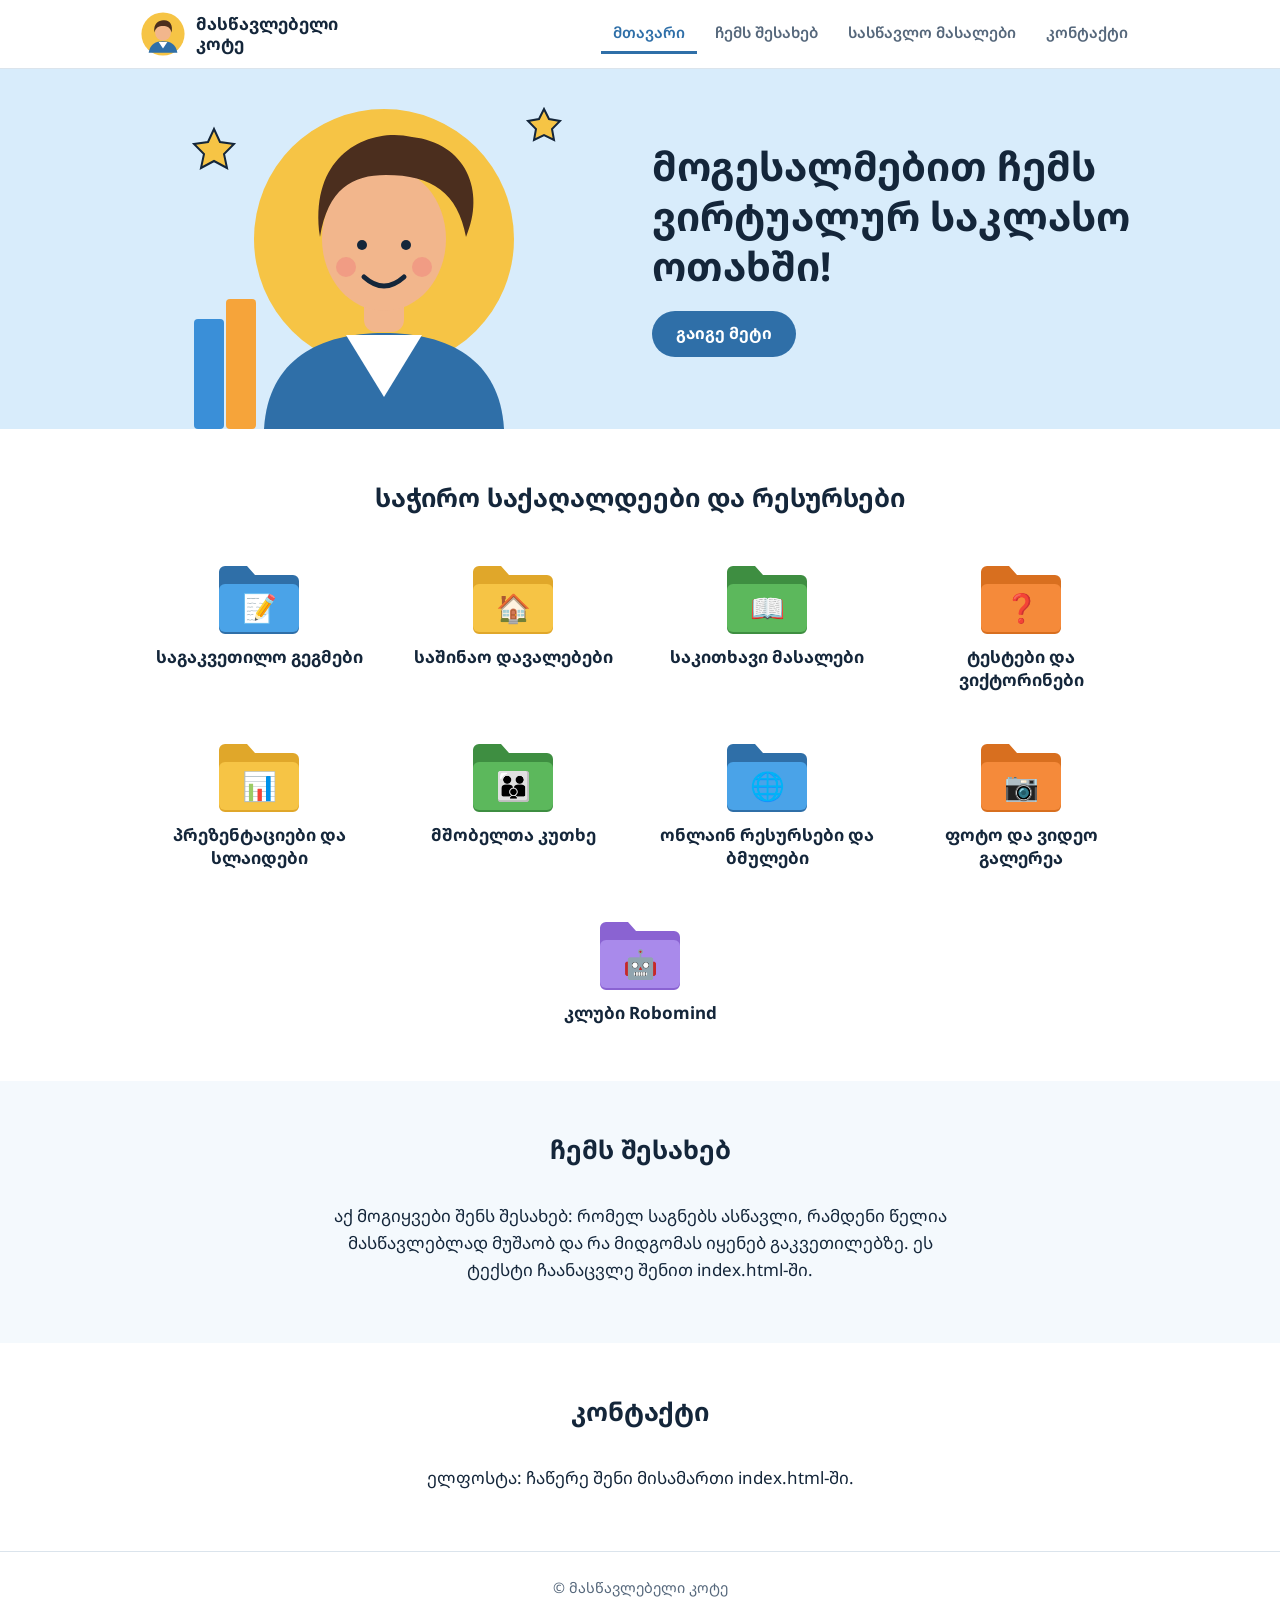
==== index.html @ 0c0b85a2 "Add files via upload" ====
<!DOCTYPE html><html lang="ka"><head><meta charset="utf-8"><meta name="viewport" content="width=device-width, initial-scale=1"><link rel="preconnect" href="https://fonts.googleapis.com"><link href="https://fonts.googleapis.com/css2?family=Noto+Sans+Georgian:wght@400;600;700&display=swap" rel="stylesheet"><link rel="stylesheet" href="style.css"><title>მასწავლებელი კოტე</title></head><body>
<header class="top"><div class="wrap"><a class="brand" href="index.html"><svg viewBox="0 0 64 64" aria-hidden="true"><circle cx="32" cy="32" r="30" fill="#f6c445"/><path d="M12 58c2-12 10-16 20-16s18 4 20 16z" fill="#2f6fa8"/><path d="M26 43l6 9 6-9z" fill="#fff"/><circle cx="32" cy="30" r="11" fill="#f2b68c"/><path d="M20 30c-2-14 8-18 14-17 8 0 12 7 10 17-2-7-6-9-12-9s-10 2-12 9z" fill="#4b2e1e"/></svg><span>მასწავლებელი<br>კოტე</span></a><nav aria-label="მენიუ"><a href="index.html" aria-current="page">მთავარი</a><a href="index.html#about">ჩემს შესახებ</a><a href="materials.html">სასწავლო მასალები</a><a href="index.html#contact">კონტაქტი</a></nav></div></header>
<main>
<div class="hero"><div class="wrap">
<svg viewBox="0 0 420 360" role="img" aria-label="მასწავლებლის ილუსტრაცია">
<circle cx="210" cy="170" r="130" fill="#f6c445"/>
<path d="M90 360c4-70 56-96 120-96s116 26 120 96z" fill="#2f6fa8"/>
<path d="M172 266l38 62 38-62z" fill="#fff"/>
<rect x="190" y="215" width="40" height="48" rx="12" fill="#f2b68c"/>
<ellipse cx="210" cy="170" rx="62" ry="72" fill="#f2b68c"/>
<path d="M146 168c-12-84 50-110 92-100 54 6 74 54 54 100-8-44-34-62-80-62-34 0-58 14-66 62z" fill="#4b2e1e"/>
<circle cx="188" cy="176" r="5" fill="#14263a"/><circle cx="232" cy="176" r="5" fill="#14263a"/>
<path d="M190 208q20 18 40 0" stroke="#14263a" stroke-width="5" fill="none" stroke-linecap="round"/>
<circle cx="172" cy="198" r="10" fill="#f08a7e" opacity=".6"/><circle cx="248" cy="198" r="10" fill="#f08a7e" opacity=".6"/>
<g fill="#f6c445" stroke="#14263a" stroke-width="2"><path d="M40 60l6 13 14 2-10 10 3 14-13-7-13 7 3-14-10-10 14-2z"/><path d="M370 40l5 10 11 2-8 8 2 11-10-5-10 5 2-11-8-8 11-2z"/></g>
<rect x="20" y="250" width="30" height="110" rx="4" fill="#3a8fd8"/><rect x="52" y="230" width="30" height="130" rx="4" fill="#f6a43a"/>
</svg>
<div><h1>მოგესალმებით ჩემს ვირტუალურ საკლასო ოთახში!</h1><a class="btn" href="materials.html">გაიგე მეტი</a></div>
</div></div>
<section><div class="wrap"><h2 class="title">საჭირო საქაღალდეები და რესურსები</h2><ul class="folders">
<li><a href="materials.html?type=%E1%83%A1%E1%83%90%E1%83%92%E1%83%90%E1%83%99%E1%83%95%E1%83%94%E1%83%97%E1%83%98%E1%83%9A%E1%83%9D%20%E1%83%92%E1%83%94%E1%83%92%E1%83%9B%E1%83%94%E1%83%91%E1%83%98"><svg viewBox="0 0 92 80" aria-hidden="true"><path d="M6 14a6 6 0 016-6h22l8 9h38a6 6 0 016 6v47a6 6 0 01-6 6H12a6 6 0 01-6-6z" fill="#2f6fa8"/><rect x="6" y="26" width="80" height="48" rx="6" fill="#4aa3e8"/><text x="46" y="60" font-size="28" text-anchor="middle">📝</text></svg>საგაკვეთილო გეგმები</a></li>
<li><a href="materials.html?type=%E1%83%A1%E1%83%90%E1%83%A8%E1%83%98%E1%83%9C%E1%83%90%E1%83%9D%20%E1%83%93%E1%83%90%E1%83%95%E1%83%90%E1%83%9A%E1%83%94%E1%83%91%E1%83%94%E1%83%91%E1%83%98"><svg viewBox="0 0 92 80" aria-hidden="true"><path d="M6 14a6 6 0 016-6h22l8 9h38a6 6 0 016 6v47a6 6 0 01-6 6H12a6 6 0 01-6-6z" fill="#e0a72a"/><rect x="6" y="26" width="80" height="48" rx="6" fill="#f6c445"/><text x="46" y="60" font-size="28" text-anchor="middle">🏠</text></svg>საშინაო დავალებები</a></li>
<li><a href="materials.html?type=%E1%83%A1%E1%83%90%E1%83%99%E1%83%98%E1%83%97%E1%83%AE%E1%83%90%E1%83%95%E1%83%98%20%E1%83%9B%E1%83%90%E1%83%A1%E1%83%90%E1%83%9A%E1%83%94%E1%83%91%E1%83%98"><svg viewBox="0 0 92 80" aria-hidden="true"><path d="M6 14a6 6 0 016-6h22l8 9h38a6 6 0 016 6v47a6 6 0 01-6 6H12a6 6 0 01-6-6z" fill="#3e8e41"/><rect x="6" y="26" width="80" height="48" rx="6" fill="#5cb85c"/><text x="46" y="60" font-size="28" text-anchor="middle">📖</text></svg>საკითხავი მასალები</a></li>
<li><a href="materials.html?type=%E1%83%A2%E1%83%94%E1%83%A1%E1%83%A2%E1%83%94%E1%83%91%E1%83%98%20%E1%83%93%E1%83%90%20%E1%83%95%E1%83%98%E1%83%A5%E1%83%A2%E1%83%9D%E1%83%A0%E1%83%98%E1%83%9C%E1%83%94%E1%83%91%E1%83%98"><svg viewBox="0 0 92 80" aria-hidden="true"><path d="M6 14a6 6 0 016-6h22l8 9h38a6 6 0 016 6v47a6 6 0 01-6 6H12a6 6 0 01-6-6z" fill="#d86f1f"/><rect x="6" y="26" width="80" height="48" rx="6" fill="#f58a3a"/><text x="46" y="60" font-size="28" text-anchor="middle">❓</text></svg>ტესტები და ვიქტორინები</a></li>
<li><a href="materials.html?type=%E1%83%9E%E1%83%A0%E1%83%94%E1%83%96%E1%83%94%E1%83%9C%E1%83%A2%E1%83%90%E1%83%AA%E1%83%98%E1%83%94%E1%83%91%E1%83%98%20%E1%83%93%E1%83%90%20%E1%83%A1%E1%83%9A%E1%83%90%E1%83%98%E1%83%93%E1%83%94%E1%83%91%E1%83%98"><svg viewBox="0 0 92 80" aria-hidden="true"><path d="M6 14a6 6 0 016-6h22l8 9h38a6 6 0 016 6v47a6 6 0 01-6 6H12a6 6 0 01-6-6z" fill="#e0a72a"/><rect x="6" y="26" width="80" height="48" rx="6" fill="#f6c445"/><text x="46" y="60" font-size="28" text-anchor="middle">📊</text></svg>პრეზენტაციები და სლაიდები</a></li>
<li><a href="materials.html?type=%E1%83%9B%E1%83%A8%E1%83%9D%E1%83%91%E1%83%94%E1%83%9A%E1%83%97%E1%83%90%20%E1%83%99%E1%83%A3%E1%83%97%E1%83%AE%E1%83%94"><svg viewBox="0 0 92 80" aria-hidden="true"><path d="M6 14a6 6 0 016-6h22l8 9h38a6 6 0 016 6v47a6 6 0 01-6 6H12a6 6 0 01-6-6z" fill="#3e8e41"/><rect x="6" y="26" width="80" height="48" rx="6" fill="#5cb85c"/><text x="46" y="60" font-size="28" text-anchor="middle">👪</text></svg>მშობელთა კუთხე</a></li>
<li><a href="materials.html?type=%E1%83%9D%E1%83%9C%E1%83%9A%E1%83%90%E1%83%98%E1%83%9C%20%E1%83%A0%E1%83%94%E1%83%A1%E1%83%A3%E1%83%A0%E1%83%A1%E1%83%94%E1%83%91%E1%83%98%20%E1%83%93%E1%83%90%20%E1%83%91%E1%83%9B%E1%83%A3%E1%83%9A%E1%83%94%E1%83%91%E1%83%98"><svg viewBox="0 0 92 80" aria-hidden="true"><path d="M6 14a6 6 0 016-6h22l8 9h38a6 6 0 016 6v47a6 6 0 01-6 6H12a6 6 0 01-6-6z" fill="#2f6fa8"/><rect x="6" y="26" width="80" height="48" rx="6" fill="#4aa3e8"/><text x="46" y="60" font-size="28" text-anchor="middle">🌐</text></svg>ონლაინ რესურსები და ბმულები</a></li>
<li><a href="materials.html?type=%E1%83%A4%E1%83%9D%E1%83%A2%E1%83%9D%20%E1%83%93%E1%83%90%20%E1%83%95%E1%83%98%E1%83%93%E1%83%94%E1%83%9D%20%E1%83%92%E1%83%90%E1%83%9A%E1%83%94%E1%83%A0%E1%83%94%E1%83%90"><svg viewBox="0 0 92 80" aria-hidden="true"><path d="M6 14a6 6 0 016-6h22l8 9h38a6 6 0 016 6v47a6 6 0 01-6 6H12a6 6 0 01-6-6z" fill="#d86f1f"/><rect x="6" y="26" width="80" height="48" rx="6" fill="#f58a3a"/><text x="46" y="60" font-size="28" text-anchor="middle">📷</text></svg>ფოტო და ვიდეო გალერეა</a></li>
<li><a href="materials.html?type=%E1%83%99%E1%83%9A%E1%83%A3%E1%83%91%E1%83%98%20Robomind"><svg viewBox="0 0 92 80" aria-hidden="true"><path d="M6 14a6 6 0 016-6h22l8 9h38a6 6 0 016 6v47a6 6 0 01-6 6H12a6 6 0 01-6-6z" fill="#8a63d2"/><rect x="6" y="26" width="80" height="48" rx="6" fill="#a98aeb"/><text x="46" y="60" font-size="28" text-anchor="middle">🤖</text></svg>კლუბი Robomind</a></li>
</ul></div></section>
<section class="about" id="about"><div class="wrap"><h2 class="title">ჩემს შესახებ</h2>
<p>აქ მოგიყვები შენს შესახებ: რომელ საგნებს ასწავლი, რამდენი წელია მასწავლებლად მუშაობ და რა მიდგომას იყენებ გაკვეთილებზე. ეს ტექსტი ჩაანაცვლე შენით index.html-ში.</p></div></section>
<section class="contact" id="contact"><div class="wrap"><h2 class="title">კონტაქტი</h2>
<p>ელფოსტა: ჩაწერე შენი მისამართი index.html-ში.</p></div></section>
</main>
<footer><div class="wrap">© მასწავლებელი კოტე</div></footer>
</body></html>
---- style.css ----
:root{--blue:#2f6fa8;--blue-dark:#1d4f7e;--sky:#d8ecfb;--ink:#14263a;--muted:#55677b;--line:#dbe4ec;--paper:#fff;--sun:#f6c445}
*{box-sizing:border-box}
html{scroll-behavior:smooth}
body{margin:0;background:var(--paper);color:var(--ink);font:17px/1.6 "Noto Sans Georgian",system-ui,sans-serif}
a{color:inherit}
a:focus-visible,input:focus-visible,select:focus-visible,button:focus-visible{outline:3px solid var(--blue);outline-offset:2px}
.wrap{max-width:1040px;margin:0 auto;padding:0 20px}
/* header */
.top{background:var(--paper);border-bottom:1px solid var(--line);position:sticky;top:0;z-index:5}
.top .wrap{display:flex;align-items:center;gap:20px;min-height:68px;flex-wrap:wrap}
.brand{display:flex;align-items:center;gap:10px;text-decoration:none;font-weight:700;line-height:1.2}
.brand svg{width:46px;height:46px;flex:none}
nav{display:flex;gap:6px;flex-wrap:wrap;margin-left:auto}
nav a{text-decoration:none;font-size:.95rem;font-weight:600;padding:6px 12px;border-bottom:3px solid transparent;color:var(--muted)}
nav a:hover,nav a[aria-current]{color:var(--blue);border-bottom-color:var(--blue)}
/* hero */
.hero{background:var(--sky);overflow:hidden}
.hero .wrap{display:grid;grid-template-columns:minmax(0,1fr) minmax(0,1fr);align-items:center;gap:24px;min-height:360px}
.hero svg{width:100%;max-width:420px;height:auto;justify-self:center;display:block}
.hero h1{font-size:clamp(1.7rem,4vw,2.5rem);line-height:1.25;margin:0 0 20px}
.btn{display:inline-block;background:var(--blue);color:#fff;text-decoration:none;font-weight:700;border-radius:999px;padding:10px 24px;border:0;font-family:inherit;font-size:1rem;cursor:pointer}
.btn:hover{background:var(--blue-dark)}
/* folders */
section{padding:48px 0}
h2.title{text-align:center;font-size:1.6rem;margin:0 0 32px}
.folders{display:flex;flex-wrap:wrap;justify-content:center;gap:28px 16px;list-style:none;margin:0;padding:0}
.folders li{flex:0 0 calc(25% - 12px)}
.folders a{display:flex;flex-direction:column;align-items:center;text-align:center;text-decoration:none;font-weight:700;line-height:1.35;gap:8px;padding:8px;border-radius:12px}
.folders a:hover{background:var(--sky)}
.folders svg{width:92px;height:80px}
.about{background:#f4f9fd}
.about p,.contact p{max-width:62ch;margin:0 auto 12px;text-align:center}
footer{border-top:1px solid var(--line);padding:24px 0;text-align:center;color:var(--muted);font-size:.9rem}
/* library page */
.page-head{background:var(--sky);padding:36px 0}
.page-head h1{margin:0 0 6px;font-size:clamp(1.6rem,4vw,2.2rem)}
.page-head p{margin:0;color:var(--muted)}
.filters{display:flex;flex-wrap:wrap;gap:10px;margin:28px 0 16px}
.filters input,.filters select{font:inherit;color:var(--ink);background:#fff;border:1px solid var(--line);border-radius:10px;padding:10px 12px;min-width:0}
.filters input{flex:1 1 220px}
.count{color:var(--muted);margin:0 0 12px;font-size:.95rem}
.list{list-style:none;margin:0 0 48px;padding:0;display:grid;gap:12px}
.list li{border:1px solid var(--line);border-radius:14px;padding:16px 18px;display:flex;gap:16px;align-items:center;justify-content:space-between;flex-wrap:wrap}
.info{flex:1 1 320px}
.list h2{font-size:1.1rem;margin:0 0 6px}
.tags{display:flex;gap:6px;flex-wrap:wrap}
.tag{background:var(--sky);border-radius:999px;padding:2px 10px;font-size:.85rem}
.desc{margin:6px 0 0;color:var(--muted);font-size:.95rem}
.empty{color:var(--muted);padding:24px 0}
@media (max-width:760px){
 .hero .wrap{grid-template-columns:1fr;padding-top:24px;padding-bottom:24px;text-align:center}
 .hero svg{order:-1;max-width:260px}
 .folders li{flex-basis:calc(50% - 8px)}
 nav{margin-left:0}
}
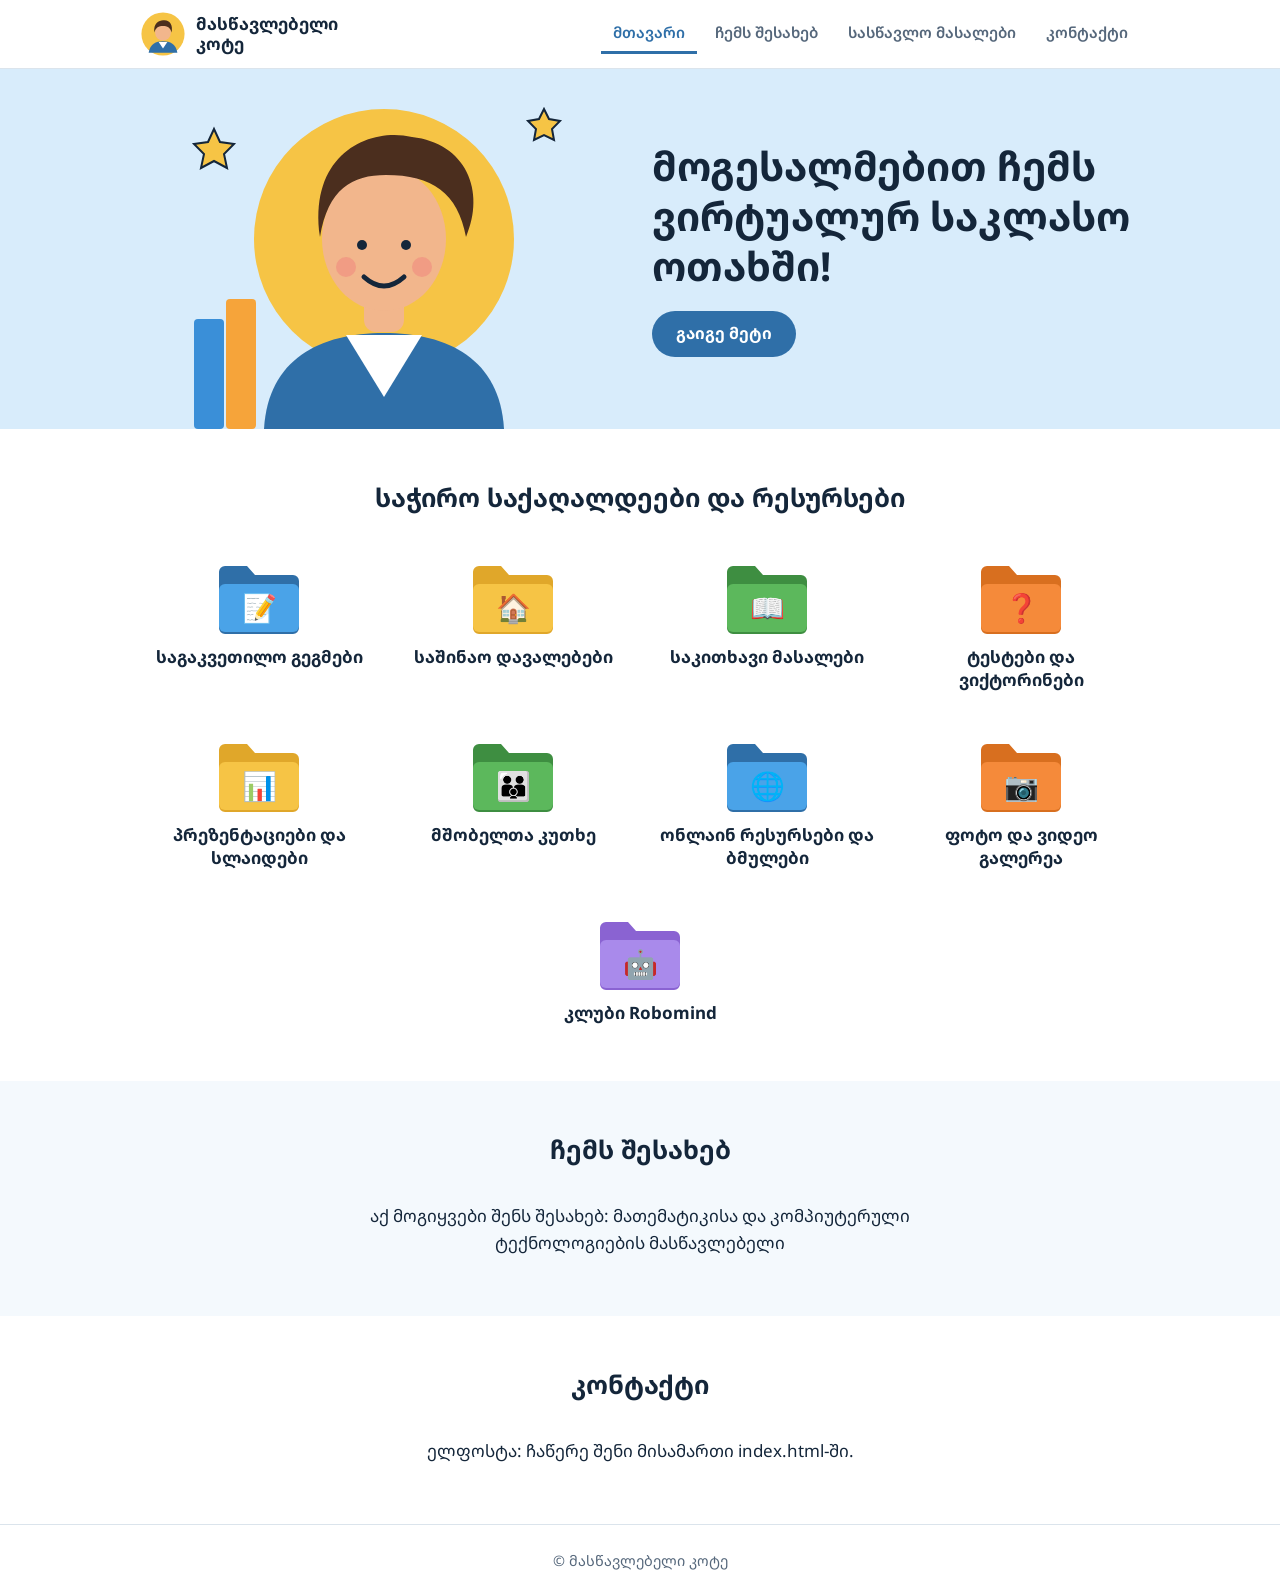
==== commit b18ccc40: "Update index.html" ====
--- a/index.html
+++ b/index.html
@@ -29,7 +29,7 @@
 <li><a href="materials.html?type=%E1%83%99%E1%83%9A%E1%83%A3%E1%83%91%E1%83%98%20Robomind"><svg viewBox="0 0 92 80" aria-hidden="true"><path d="M6 14a6 6 0 016-6h22l8 9h38a6 6 0 016 6v47a6 6 0 01-6 6H12a6 6 0 01-6-6z" fill="#8a63d2"/><rect x="6" y="26" width="80" height="48" rx="6" fill="#a98aeb"/><text x="46" y="60" font-size="28" text-anchor="middle">🤖</text></svg>კლუბი Robomind</a></li>
 </ul></div></section>
 <section class="about" id="about"><div class="wrap"><h2 class="title">ჩემს შესახებ</h2>
-<p>აქ მოგიყვები შენს შესახებ: რომელ საგნებს ასწავლი, რამდენი წელია მასწავლებლად მუშაობ და რა მიდგომას იყენებ გაკვეთილებზე. ეს ტექსტი ჩაანაცვლე შენით index.html-ში.</p></div></section>
+<p>აქ მოგიყვები შენს შესახებ: მათემატიკისა და კომპიუტერული ტექნოლოგიების მასწავლებელი </p></div></section>
 <section class="contact" id="contact"><div class="wrap"><h2 class="title">კონტაქტი</h2>
 <p>ელფოსტა: ჩაწერე შენი მისამართი index.html-ში.</p></div></section>
 </main>
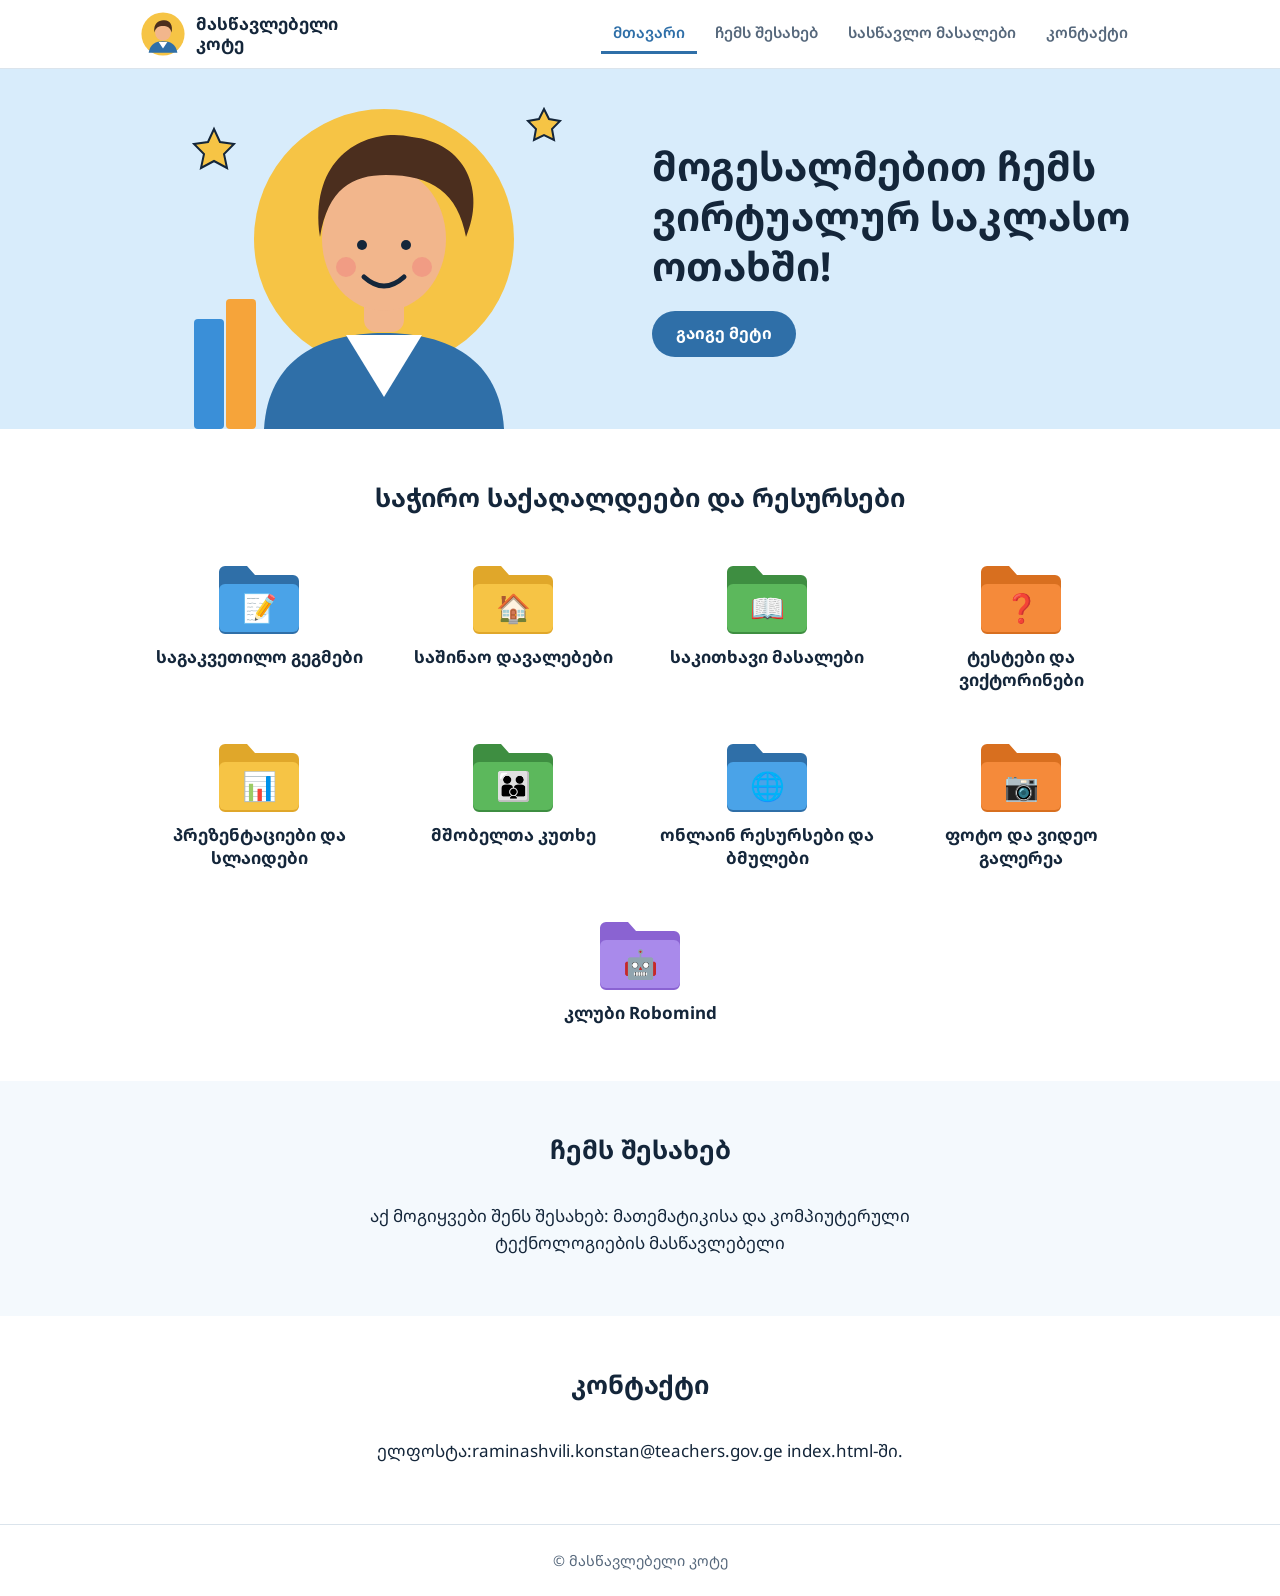
==== commit 02e7e6df: "Update email address in contact section" ====
--- a/index.html
+++ b/index.html
@@ -31,7 +31,7 @@
 <section class="about" id="about"><div class="wrap"><h2 class="title">ჩემს შესახებ</h2>
 <p>აქ მოგიყვები შენს შესახებ: მათემატიკისა და კომპიუტერული ტექნოლოგიების მასწავლებელი </p></div></section>
 <section class="contact" id="contact"><div class="wrap"><h2 class="title">კონტაქტი</h2>
-<p>ელფოსტა: ჩაწერე შენი მისამართი index.html-ში.</p></div></section>
+<p>ელფოსტა:raminashvili.konstan@teachers.gov.ge index.html-ში.</p></div></section>
 </main>
 <footer><div class="wrap">© მასწავლებელი კოტე</div></footer>
 </body></html>
